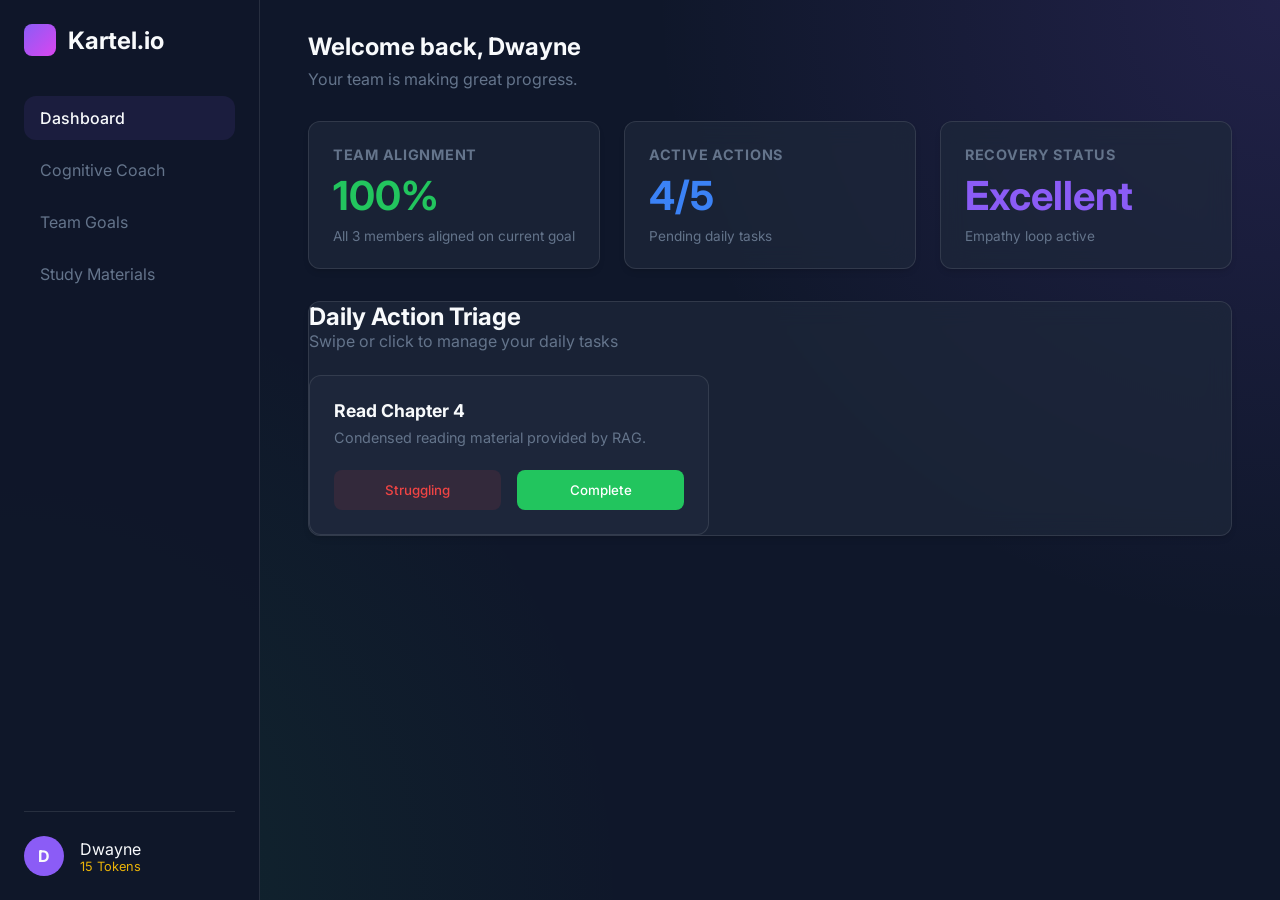
==== index.html @ f276870d "Initial commit: Advanced Learning Platform scaffold, SDD, and UI" ====
<!DOCTYPE html>
<html lang="en">
<head>
    <meta charset="UTF-8">
    <meta name="viewport" content="width=device-width, initial-scale=1.0">
    <title>Advanced Learning Platform</title>
    <link rel="stylesheet" href="style.css">
    <link href="https://fonts.googleapis.com/css2?family=Inter:wght@400;500;600;700&display=swap" rel="stylesheet">
</head>
<body>
    <div class="app-container">
        <!-- Sidebar Navigation -->
        <nav class="sidebar">
            <div class="logo">
                <div class="logo-icon"></div>
                <h2>Kartel.io</h2>
            </div>
            <ul class="nav-links">
                <li class="active" data-target="dashboard">Dashboard</li>
                <li data-target="coach">Cognitive Coach</li>
                <li data-target="goals">Team Goals</li>
                <li data-target="materials">Study Materials</li>
            </ul>
            <div class="user-profile">
                <div class="avatar">D</div>
                <div class="user-info">
                    <span class="name">Dwayne</span>
                    <span class="tokens">15 Tokens</span>
                </div>
            </div>
        </nav>

        <!-- Main Content Area -->
        <main class="main-content">
            
            <!-- Dashboard View -->
            <section id="dashboard" class="view active-view">
                <header>
                    <h1>Welcome back, Dwayne</h1>
                    <p>Your team is making great progress.</p>
                </header>

                <div class="stats-grid">
                    <div class="stat-card glass">
                        <h3>Team Alignment</h3>
                        <div class="stat-value text-green">100%</div>
                        <p>All 3 members aligned on current goal</p>
                    </div>
                    <div class="stat-card glass">
                        <h3>Active Actions</h3>
                        <div class="stat-value text-blue">4/5</div>
                        <p>Pending daily tasks</p>
                    </div>
                    <div class="stat-card glass">
                        <h3>Recovery Status</h3>
                        <div class="stat-value text-purple">Excellent</div>
                        <p>Empathy loop active</p>
                    </div>
                </div>

                <div class="recent-activity glass mt-6">
                    <h2>Daily Action Triage</h2>
                    <p class="subtitle">Swipe or click to manage your daily tasks</p>
                    
                    <div class="swipe-container">
                        <div class="action-card" id="card-1">
                            <h4>Read Chapter 4</h4>
                            <p>Condensed reading material provided by RAG.</p>
                            <div class="card-actions">
                                <button class="btn-reject" onclick="handleStruggle('card-1')">Struggling</button>
                                <button class="btn-accept" onclick="handleComplete('card-1')">Complete</button>
                            </div>
                        </div>
                    </div>
                </div>
            </section>

            <!-- Cognitive Coach View -->
            <section id="coach" class="view">
                <header>
                    <h1>Cognitive Coach</h1>
                    <p>Goal Formulation Phase</p>
                </header>

                <div class="chat-container glass">
                    <div class="chat-history" id="chat-history">
                        <div class="message agent">
                            <div class="avatar agent-avatar">AI</div>
                            <div class="bubble">Hello team! What would you like to achieve today?</div>
                        </div>
                    </div>
                    
                    <div class="chat-input-area">
                        <button class="voice-btn" id="voice-btn" title="Use Voice Dictation">🎤</button>
                        <input type="text" id="chat-input" placeholder="Type your goal here...">
                        <button class="send-btn" id="send-btn">Send</button>
                    </div>
                </div>
            </section>

        </main>
    </div>
    <script src="app.js"></script>
</body>
</html>
---- style.css ----
/* Root Variables & shadcn-inspired Theme */
:root {
    --background: #0f172a;
    --foreground: #f8fafc;
    --card: rgba(30, 41, 59, 0.7);
    --card-border: rgba(255, 255, 255, 0.1);
    --primary: #8b5cf6;
    --primary-hover: #7c3aed;
    --success: #22c55e;
    --warning: #eab308;
    --danger: #ef4444;
    --muted: #64748b;
    
    --radius: 0.75rem;
    --transition: all 0.2s ease-in-out;
}

* {
    margin: 0;
    padding: 0;
    box-sizing: border-box;
    font-family: 'Inter', sans-serif;
}

body {
    background-color: var(--background);
    color: var(--foreground);
    height: 100vh;
    overflow: hidden;
    /* Subtle gradient background */
    background-image: radial-gradient(circle at top right, rgba(139, 92, 246, 0.15), transparent 40%),
                      radial-gradient(circle at bottom left, rgba(34, 197, 94, 0.1), transparent 40%);
}

/* Glassmorphism Utility */
.glass {
    background: var(--card);
    backdrop-filter: blur(12px);
    -webkit-backdrop-filter: blur(12px);
    border: 1px solid var(--card-border);
    border-radius: var(--radius);
    box-shadow: 0 4px 6px -1px rgba(0, 0, 0, 0.1), 0 2px 4px -1px rgba(0, 0, 0, 0.06);
}

/* Layout */
.app-container {
    display: flex;
    height: 100vh;
    width: 100vw;
}

/* Sidebar */
.sidebar {
    width: 260px;
    background: rgba(15, 23, 42, 0.95);
    border-right: 1px solid var(--card-border);
    display: flex;
    flex-direction: column;
    padding: 1.5rem;
}

.logo {
    display: flex;
    align-items: center;
    gap: 0.75rem;
    margin-bottom: 2.5rem;
}

.logo-icon {
    width: 32px;
    height: 32px;
    background: linear-gradient(135deg, var(--primary), #d946ef);
    border-radius: 8px;
}

.nav-links {
    list-style: none;
    flex: 1;
    display: flex;
    flex-direction: column;
    gap: 0.5rem;
}

.nav-links li {
    padding: 0.75rem 1rem;
    border-radius: var(--radius);
    cursor: pointer;
    color: var(--muted);
    transition: var(--transition);
}

.nav-links li:hover, .nav-links li.active {
    background: rgba(139, 92, 246, 0.1);
    color: var(--foreground);
    font-weight: 500;
}

.user-profile {
    display: flex;
    align-items: center;
    gap: 1rem;
    padding-top: 1.5rem;
    border-top: 1px solid var(--card-border);
}

.avatar {
    width: 40px;
    height: 40px;
    border-radius: 50%;
    background: var(--primary);
    display: flex;
    align-items: center;
    justify-content: center;
    font-weight: bold;
}

.user-info {
    display: flex;
    flex-direction: column;
}

.user-info .tokens {
    font-size: 0.8rem;
    color: var(--warning);
}

/* Main Content */
.main-content {
    flex: 1;
    padding: 2rem 3rem;
    overflow-y: auto;
}

.view {
    display: none;
    animation: fadeIn 0.3s ease-in-out;
}

.active-view {
    display: block;
}

@keyframes fadeIn {
    from { opacity: 0; transform: translateY(10px); }
    to { opacity: 1; transform: translateY(0); }
}

header {
    margin-bottom: 2rem;
}

header p {
    color: var(--muted);
    margin-top: 0.5rem;
}

/* Dashboard Stats */
.stats-grid {
    display: grid;
    grid-template-columns: repeat(auto-fit, minmax(250px, 1fr));
    gap: 1.5rem;
}

.stat-card {
    padding: 1.5rem;
}

.stat-card h3 {
    font-size: 0.9rem;
    color: var(--muted);
    text-transform: uppercase;
    letter-spacing: 0.05em;
    margin-bottom: 0.5rem;
}

.stat-value {
    font-size: 2.5rem;
    font-weight: 700;
    margin-bottom: 0.5rem;
}

.text-green { color: var(--success); }
.text-blue { color: #3b82f6; }
.text-purple { color: var(--primary); }

.stat-card p {
    font-size: 0.85rem;
    color: var(--muted);
}

/* Action Cards / Swipe UI */
.mt-6 { margin-top: 2rem; }
.subtitle { color: var(--muted); margin-bottom: 1.5rem; }

.action-card {
    background: rgba(30, 41, 59, 0.9);
    border: 1px solid var(--card-border);
    border-radius: var(--radius);
    padding: 1.5rem;
    max-width: 400px;
    transition: var(--transition);
}

.action-card:hover {
    transform: translateY(-2px);
    box-shadow: 0 10px 15px -3px rgba(0, 0, 0, 0.1);
}

.action-card h4 {
    font-size: 1.1rem;
    margin-bottom: 0.5rem;
}

.action-card p {
    font-size: 0.9rem;
    color: var(--muted);
    margin-bottom: 1.5rem;
}

.card-actions {
    display: flex;
    gap: 1rem;
}

button {
    flex: 1;
    padding: 0.75rem;
    border: none;
    border-radius: calc(var(--radius) - 0.25rem);
    font-weight: 500;
    cursor: pointer;
    transition: var(--transition);
}

.btn-reject {
    background: rgba(239, 68, 68, 0.1);
    color: var(--danger);
}

.btn-reject:hover {
    background: rgba(239, 68, 68, 0.2);
}

.btn-accept {
    background: var(--success);
    color: white;
}

.btn-accept:hover {
    background: #16a34a;
}

/* Chat Interface */
.chat-container {
    display: flex;
    flex-direction: column;
    height: 60vh;
    border-radius: var(--radius);
    overflow: hidden;
}

.chat-history {
    flex: 1;
    padding: 1.5rem;
    overflow-y: auto;
    display: flex;
    flex-direction: column;
    gap: 1rem;
}

.message {
    display: flex;
    gap: 1rem;
    max-width: 80%;
}

.message.user {
    align-self: flex-end;
    flex-direction: row-reverse;
}

.bubble {
    padding: 1rem;
    border-radius: var(--radius);
    line-height: 1.5;
}

.agent .bubble {
    background: rgba(255, 255, 255, 0.05);
    border-bottom-left-radius: 0;
}

.user .bubble {
    background: var(--primary);
    border-bottom-right-radius: 0;
}

.agent-avatar {
    width: 32px;
    height: 32px;
    background: #3b82f6;
    font-size: 0.8rem;
}

.user-avatar {
    width: 32px;
    height: 32px;
    background: var(--success);
    font-size: 0.8rem;
}

.chat-input-area {
    display: flex;
    padding: 1rem;
    gap: 0.5rem;
    background: rgba(15, 23, 42, 0.5);
    border-top: 1px solid var(--card-border);
}

#chat-input {
    flex: 1;
    background: rgba(0, 0, 0, 0.2);
    border: 1px solid var(--card-border);
    border-radius: 20px;
    padding: 0.75rem 1.25rem;
    color: white;
    outline: none;
}

#chat-input:focus {
    border-color: var(--primary);
}

.voice-btn {
    flex: 0 0 auto;
    background: transparent;
    border: 1px solid var(--card-border);
    color: white;
    width: 40px;
    height: 40px;
    border-radius: 50%;
    display: flex;
    align-items: center;
    justify-content: center;
    font-size: 1.2rem;
}

.voice-btn.recording {
    background: rgba(239, 68, 68, 0.2);
    border-color: var(--danger);
    animation: pulse 1.5s infinite;
}

.send-btn {
    flex: 0 0 auto;
    background: var(--primary);
    color: white;
    width: auto;
    padding: 0 1.5rem;
    border-radius: 20px;
}

.send-btn:hover {
    background: var(--primary-hover);
}

@keyframes pulse {
    0% { box-shadow: 0 0 0 0 rgba(239, 68, 68, 0.4); }
    70% { box-shadow: 0 0 0 10px rgba(239, 68, 68, 0); }
    100% { box-shadow: 0 0 0 0 rgba(239, 68, 68, 0); }
}
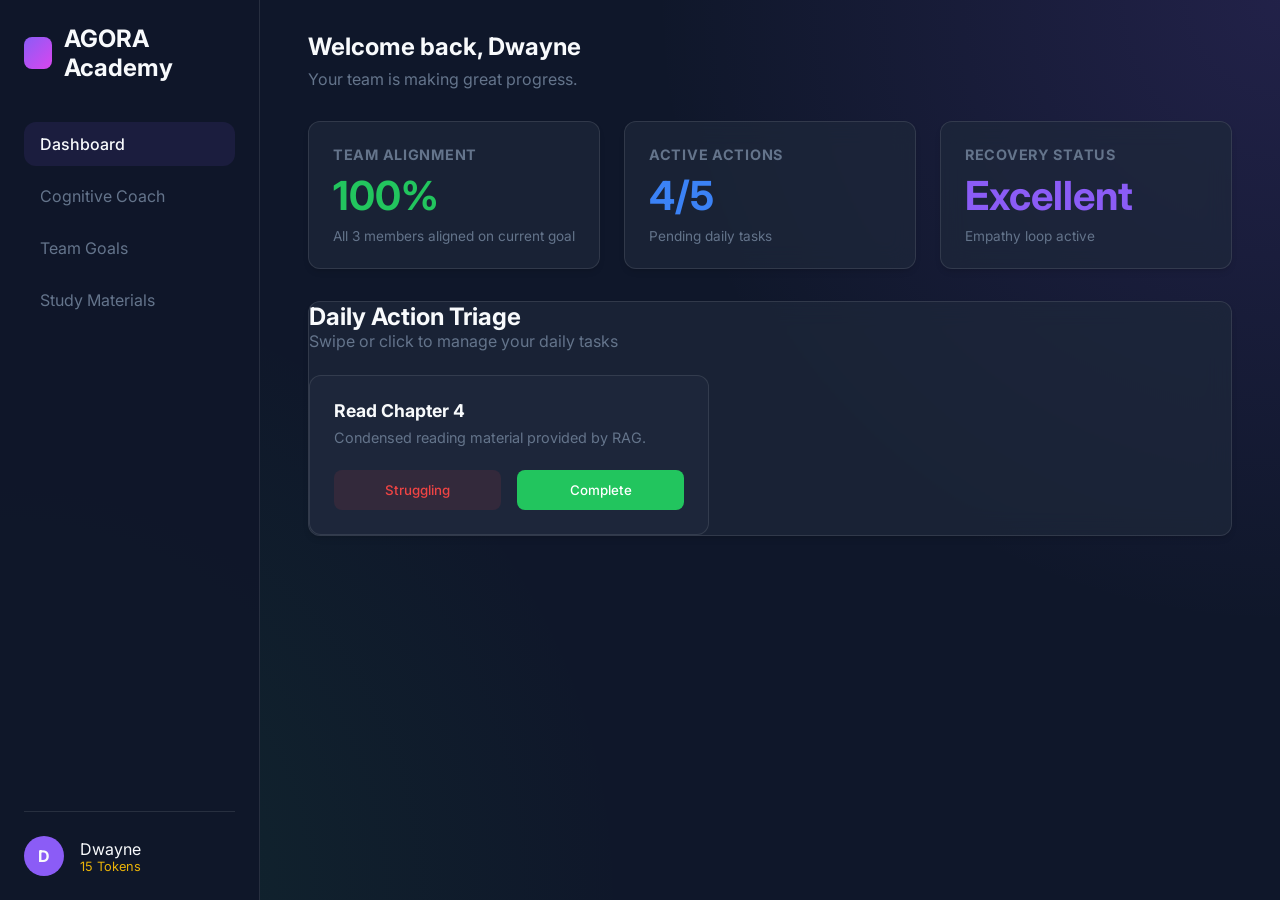
==== commit 21f11cb4: "Rename platform to AGORA Agentic Goal-Oriented Reflective Adaptive academy" ====
--- a/index.html
+++ b/index.html
@@ -3,7 +3,7 @@
 <head>
     <meta charset="UTF-8">
     <meta name="viewport" content="width=device-width, initial-scale=1.0">
-    <title>Advanced Learning Platform</title>
+    <title>AGORA Agentic Goal-Oriented Reflective Adaptive academy</title>
     <link rel="stylesheet" href="style.css">
     <link href="https://fonts.googleapis.com/css2?family=Inter:wght@400;500;600;700&display=swap" rel="stylesheet">
 </head>
@@ -13,7 +13,7 @@
         <nav class="sidebar">
             <div class="logo">
                 <div class="logo-icon"></div>
-                <h2>Kartel.io</h2>
+                <h2>AGORA Academy</h2>
             </div>
             <ul class="nav-links">
                 <li class="active" data-target="dashboard">Dashboard</li>
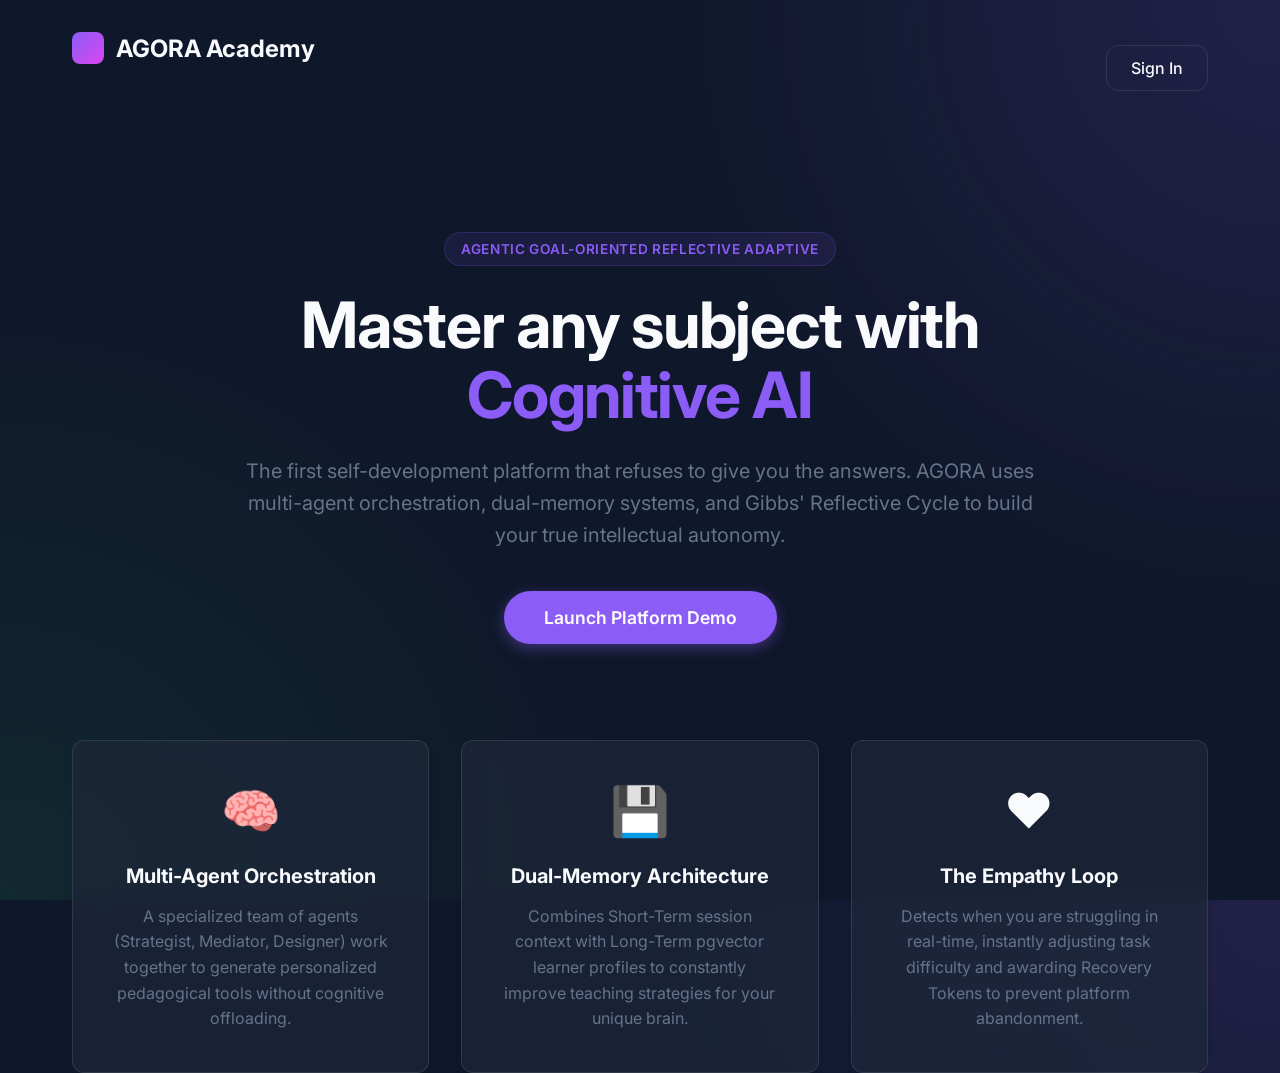
==== commit 8dc0081b: "feat: Add stunning AGORA landing page for judges" ====
--- a/index.html
+++ b/index.html
@@ -3,103 +3,47 @@
 <head>
     <meta charset="UTF-8">
     <meta name="viewport" content="width=device-width, initial-scale=1.0">
-    <title>AGORA Agentic Goal-Oriented Reflective Adaptive academy</title>
+    <title>AGORA Academy | Welcome</title>
     <link rel="stylesheet" href="style.css">
     <link href="https://fonts.googleapis.com/css2?family=Inter:wght@400;500;600;700&display=swap" rel="stylesheet">
 </head>
-<body>
-    <div class="app-container">
-        <!-- Sidebar Navigation -->
-        <nav class="sidebar">
+<body class="landing-body">
+    <div class="landing-container">
+        <!-- Navigation -->
+        <nav class="landing-nav">
             <div class="logo">
                 <div class="logo-icon"></div>
                 <h2>AGORA Academy</h2>
             </div>
-            <ul class="nav-links">
-                <li class="active" data-target="dashboard">Dashboard</li>
-                <li data-target="coach">Cognitive Coach</li>
-                <li data-target="goals">Team Goals</li>
-                <li data-target="materials">Study Materials</li>
-            </ul>
-            <div class="user-profile">
-                <div class="avatar">D</div>
-                <div class="user-info">
-                    <span class="name">Dwayne</span>
-                    <span class="tokens">15 Tokens</span>
-                </div>
+            <a href="app.html" class="btn-outline">Sign In</a>
+        </nav>
+        
+        <!-- Hero Section -->
+        <header class="hero">
+            <div class="hero-badge">Agentic Goal-Oriented Reflective Adaptive</div>
+            <h1 class="hero-title">Master any subject with <span class="text-purple">Cognitive AI</span></h1>
+            <p class="hero-subtitle">The first self-development platform that refuses to give you the answers. AGORA uses multi-agent orchestration, dual-memory systems, and Gibbs' Reflective Cycle to build your true intellectual autonomy.</p>
+            <a href="app.html" class="btn-primary hero-btn">Launch Platform Demo</a>
+        </header>
+
+        <!-- Features Grid -->
+        <section class="features">
+            <div class="feature-card glass">
+                <div class="feature-icon">🧠</div>
+                <h3>Multi-Agent Orchestration</h3>
+                <p>A specialized team of agents (Strategist, Mediator, Designer) work together to generate personalized pedagogical tools without cognitive offloading.</p>
             </div>
-        </nav>
-
-        <!-- Main Content Area -->
-        <main class="main-content">
-            
-            <!-- Dashboard View -->
-            <section id="dashboard" class="view active-view">
-                <header>
-                    <h1>Welcome back, Dwayne</h1>
-                    <p>Your team is making great progress.</p>
-                </header>
-
-                <div class="stats-grid">
-                    <div class="stat-card glass">
-                        <h3>Team Alignment</h3>
-                        <div class="stat-value text-green">100%</div>
-                        <p>All 3 members aligned on current goal</p>
-                    </div>
-                    <div class="stat-card glass">
-                        <h3>Active Actions</h3>
-                        <div class="stat-value text-blue">4/5</div>
-                        <p>Pending daily tasks</p>
-                    </div>
-                    <div class="stat-card glass">
-                        <h3>Recovery Status</h3>
-                        <div class="stat-value text-purple">Excellent</div>
-                        <p>Empathy loop active</p>
-                    </div>
-                </div>
-
-                <div class="recent-activity glass mt-6">
-                    <h2>Daily Action Triage</h2>
-                    <p class="subtitle">Swipe or click to manage your daily tasks</p>
-                    
-                    <div class="swipe-container">
-                        <div class="action-card" id="card-1">
-                            <h4>Read Chapter 4</h4>
-                            <p>Condensed reading material provided by RAG.</p>
-                            <div class="card-actions">
-                                <button class="btn-reject" onclick="handleStruggle('card-1')">Struggling</button>
-                                <button class="btn-accept" onclick="handleComplete('card-1')">Complete</button>
-                            </div>
-                        </div>
-                    </div>
-                </div>
-            </section>
-
-            <!-- Cognitive Coach View -->
-            <section id="coach" class="view">
-                <header>
-                    <h1>Cognitive Coach</h1>
-                    <p>Goal Formulation Phase</p>
-                </header>
-
-                <div class="chat-container glass">
-                    <div class="chat-history" id="chat-history">
-                        <div class="message agent">
-                            <div class="avatar agent-avatar">AI</div>
-                            <div class="bubble">Hello team! What would you like to achieve today?</div>
-                        </div>
-                    </div>
-                    
-                    <div class="chat-input-area">
-                        <button class="voice-btn" id="voice-btn" title="Use Voice Dictation">🎤</button>
-                        <input type="text" id="chat-input" placeholder="Type your goal here...">
-                        <button class="send-btn" id="send-btn">Send</button>
-                    </div>
-                </div>
-            </section>
-
-        </main>
+            <div class="feature-card glass">
+                <div class="feature-icon">💾</div>
+                <h3>Dual-Memory Architecture</h3>
+                <p>Combines Short-Term session context with Long-Term pgvector learner profiles to constantly improve teaching strategies for your unique brain.</p>
+            </div>
+            <div class="feature-card glass">
+                <div class="feature-icon">❤️</div>
+                <h3>The Empathy Loop</h3>
+                <p>Detects when you are struggling in real-time, instantly adjusting task difficulty and awarding Recovery Tokens to prevent platform abandonment.</p>
+            </div>
+        </section>
     </div>
-    <script src="app.js"></script>
 </body>
 </html>
--- a/style.css
+++ b/style.css
@@ -369,3 +369,126 @@
     70% { box-shadow: 0 0 0 10px rgba(239, 68, 68, 0); }
     100% { box-shadow: 0 0 0 0 rgba(239, 68, 68, 0); }
 }
+
+/* =========================================
+   Landing Page Styles
+========================================= */
+.landing-body {
+    overflow-y: auto;
+    padding-bottom: 4rem;
+}
+
+.landing-container {
+    max-width: 1200px;
+    margin: 0 auto;
+    padding: 0 2rem;
+}
+
+.landing-nav {
+    display: flex;
+    justify-content: space-between;
+    align-items: center;
+    padding: 2rem 0;
+}
+
+.btn-outline {
+    background: transparent;
+    border: 1px solid var(--card-border);
+    color: var(--foreground);
+    padding: 0.75rem 1.5rem;
+    border-radius: var(--radius);
+    text-decoration: none;
+    font-weight: 500;
+    transition: var(--transition);
+}
+
+.btn-outline:hover {
+    background: rgba(255, 255, 255, 0.05);
+}
+
+.hero {
+    text-align: center;
+    padding: 6rem 0 4rem;
+    max-width: 800px;
+    margin: 0 auto;
+}
+
+.hero-badge {
+    display: inline-block;
+    padding: 0.5rem 1rem;
+    background: rgba(139, 92, 246, 0.1);
+    color: var(--primary);
+    border: 1px solid rgba(139, 92, 246, 0.2);
+    border-radius: 20px;
+    font-size: 0.85rem;
+    font-weight: 600;
+    margin-bottom: 1.5rem;
+    letter-spacing: 0.05em;
+    text-transform: uppercase;
+}
+
+.hero-title {
+    font-size: 4rem;
+    line-height: 1.1;
+    font-weight: 700;
+    margin-bottom: 1.5rem;
+    letter-spacing: -0.02em;
+}
+
+.hero-subtitle {
+    font-size: 1.25rem;
+    color: var(--muted);
+    line-height: 1.6;
+    margin-bottom: 2.5rem;
+}
+
+.btn-primary {
+    display: inline-block;
+    background: var(--primary);
+    color: white;
+    padding: 1rem 2.5rem;
+    border-radius: 30px;
+    text-decoration: none;
+    font-weight: 600;
+    font-size: 1.1rem;
+    transition: var(--transition);
+    box-shadow: 0 4px 14px 0 rgba(139, 92, 246, 0.39);
+}
+
+.btn-primary:hover {
+    background: var(--primary-hover);
+    transform: translateY(-2px);
+    box-shadow: 0 6px 20px rgba(139, 92, 246, 0.23);
+}
+
+.features {
+    display: grid;
+    grid-template-columns: repeat(auto-fit, minmax(300px, 1fr));
+    gap: 2rem;
+    margin-top: 2rem;
+}
+
+.feature-card {
+    padding: 2.5rem;
+    text-align: center;
+    transition: var(--transition);
+}
+
+.feature-card:hover {
+    transform: translateY(-5px);
+}
+
+.feature-icon {
+    font-size: 3rem;
+    margin-bottom: 1.5rem;
+}
+
+.feature-card h3 {
+    font-size: 1.25rem;
+    margin-bottom: 1rem;
+}
+
+.feature-card p {
+    color: var(--muted);
+    line-height: 1.6;
+}
